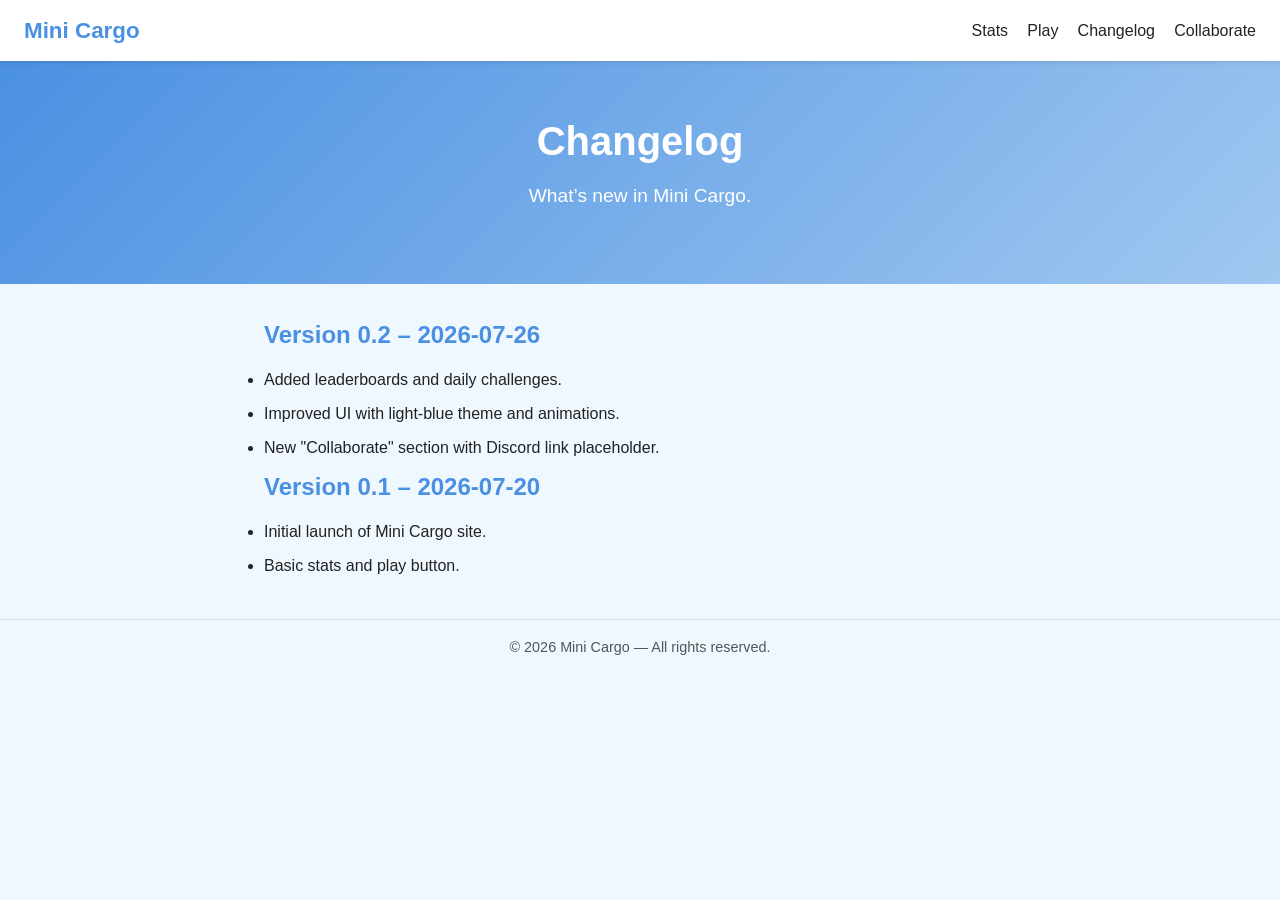
==== changelog.html @ d57f8db2 "Enhance visual design, add animations, navigation, and separate changelog page" ====
<!DOCTYPE html>
<html lang="en">
<head>
  <meta charset="UTF-8" />
  <meta name="viewport" content="width=device-width, initial-scale=1" />
  <title>Mini Cargo – Changelog</title>
  <meta name="description" content="Changelog for Mini Cargo Roblox game.">
  <link rel="stylesheet" href="style.css" />
  <script defer src="script.js"></script>
</head>
<body>
  <nav>
    <div class="logo">Mini Cargo</div>
    <ul class="nav-links">
      <li><a href="index.html#stats">Stats</a></li>
      <li><a href="index.html#play">Play</a></li>
      <li><a href="changelog.html">Changelog</a></li>
      <li><a href="index.html#collaborate">Collaborate</a></li>
    </ul>
  </nav>

  <section class="hero">
    <h1>Changelog</h1>
    <p class="tagline">What’s new in Mini Cargo.</p>
  </section>

  <section class="content-section">
    <h2>Version 0.2 – 2026‑07‑26</h2>
    <ul>
      <li>Added leaderboards and daily challenges.</li>
      <li>Improved UI with light‑blue theme and animations.</li>
      <li>New "Collaborate" section with Discord link placeholder.</li>
    </ul>
    <h2>Version 0.1 – 2026‑07‑20</h2>
    <ul>
      <li>Initial launch of Mini Cargo site.</li>
      <li>Basic stats and play button.</li>
    </ul>
  </section>

  <footer>
    <p>&copy; 2026 Mini Cargo — All rights reserved.</p>
  </footer>
</body>
</html>
---- style.css ----
/* Light‑blue, modern, playful theme */
:root {
  --bg: #f0f8ff;      /* AliceBlue */
  --accent: #4a90e2;   /* bright blue */
  --text: #222222;
  --nav-bg: #ffffff;
  --nav-shadow: rgba(0,0,0,0.1);
}

* { box-sizing: border-box; margin: 0; padding: 0; }
body { font-family: 'Segoe UI', Tahoma, Helvetica, Arial, sans-serif; background: var(--bg); color: var(--text); line-height: 1.6; }

nav { display: flex; justify-content: space-between; align-items: center; background: var(--nav-bg); padding: 0.8rem 1.5rem; box-shadow: 0 2px 4px var(--nav-shadow); position: sticky; top: 0; z-index: 10; }
nav .logo { font-size: 1.4rem; font-weight: bold; color: var(--accent); }
nav .nav-links { list-style: none; display: flex; gap: 1.2rem; }
nav .nav-links a { text-decoration: none; color: var(--text); font-weight: 500; position: relative; padding-bottom: 2px; }
nav .nav-links a::after { content: ''; position: absolute; left: 0; bottom: 0; height: 2px; width: 0; background: var(--accent); transition: width 0.2s; }
nav .nav-links a:hover::after { width: 100%; }

.hero { text-align: center; padding: 3rem 1rem; background: linear-gradient(135deg, var(--accent), #a0c8f0); color: white; }
.hero h1 { font-size: 2.5rem; margin-bottom: 0.5rem; }
.hero .tagline { font-size: 1.2rem; margin-bottom: 1.5rem; }
.play-button { display: inline-block; background: white; color: var(--accent); padding: 0.8rem 1.5rem; border-radius: 0.4rem; text-decoration: none; font-weight: bold; box-shadow: 0 2px 6px rgba(0,0,0,0.15); transition: transform 0.1s, background 0.2s; }
.play-button:hover { transform: translateY(-2px); background: #f5f5f5; }

.content-section { padding: 2rem 1.5rem; max-width: 800px; margin: 0 auto; opacity: 0; transform: translateY(20px); transition: opacity 0.6s ease-out, transform 0.6s ease-out; }
.content-section.visible { opacity: 1; transform: none; }
.content-section h2 { margin-bottom: 0.8rem; color: var(--accent); }
.content-section p, .content-section li { margin-bottom: 0.5rem; }

footer { text-align: center; padding: 1rem; font-size: 0.9rem; color: #555; border-top: 1px solid #ddd; }

@media (max-width: 600px) {
  nav { flex-direction: column; align-items: flex-start; }
  nav .nav-links { flex-direction: column; gap: 0.5rem; }
}
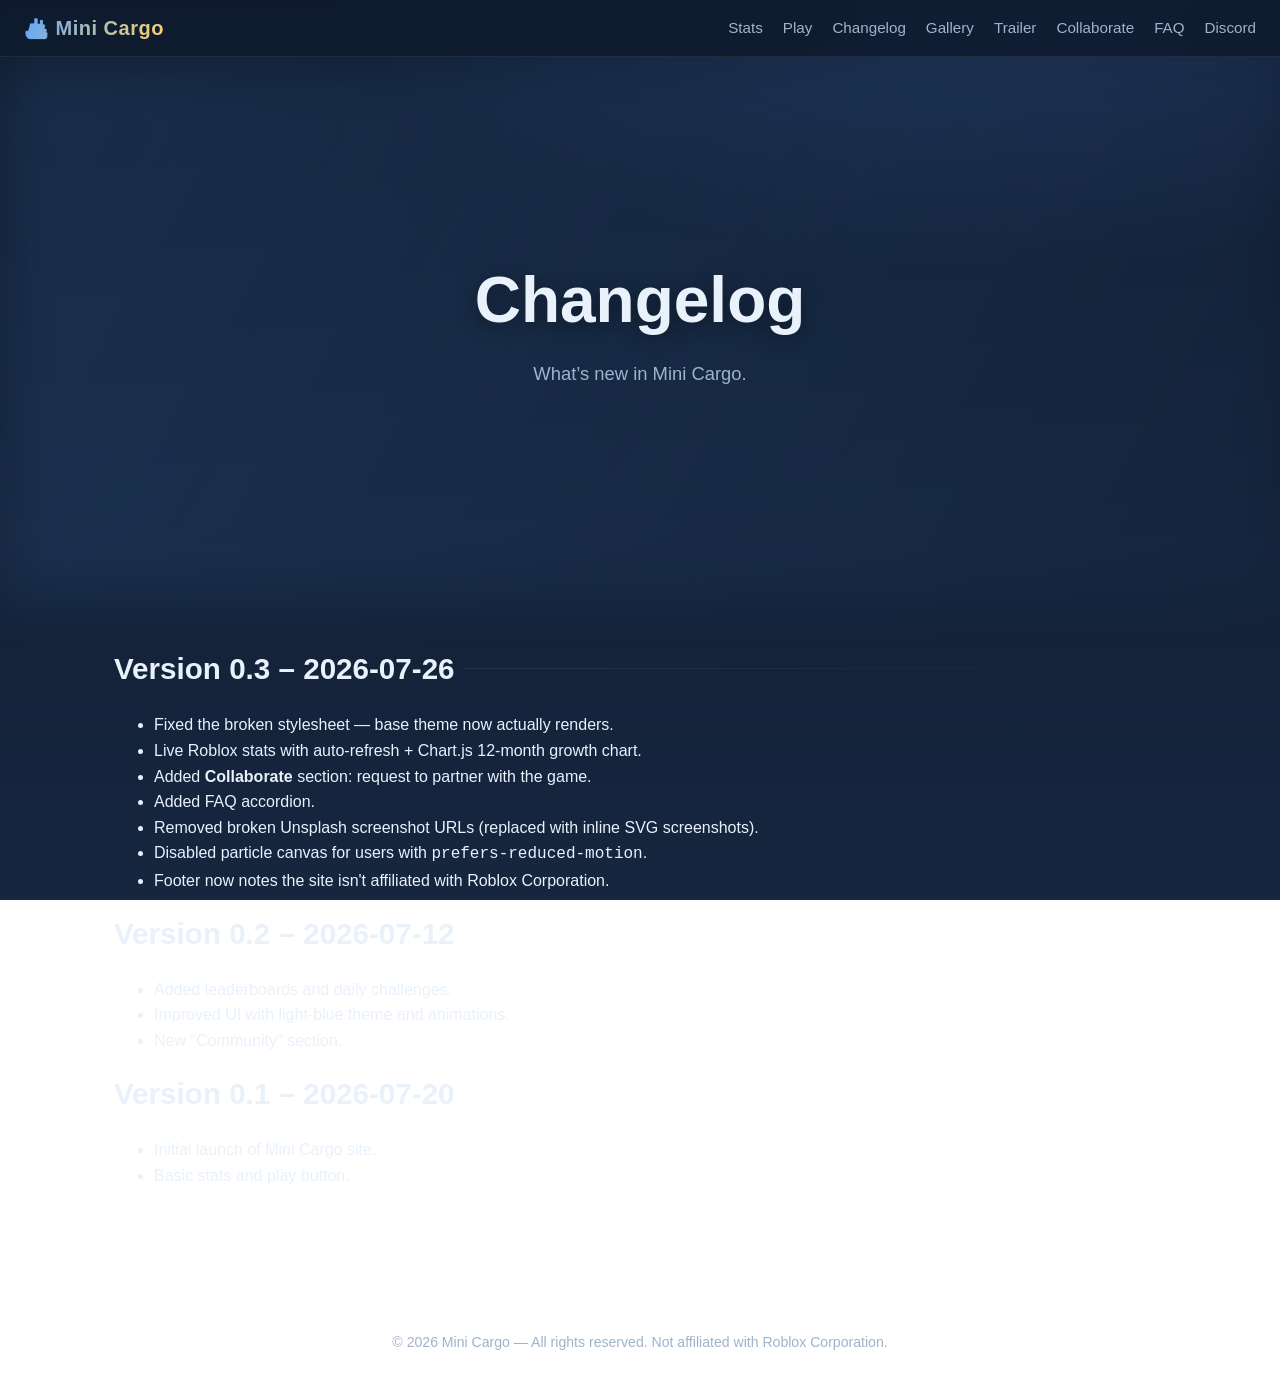
==== commit 4008e4af: "feat: live Roblox stats, Collaborate section, FAQ accordion, full theme - Restored missing base CSS " ====
--- a/changelog.html
+++ b/changelog.html
@@ -4,18 +4,22 @@
   <meta charset="UTF-8" />
   <meta name="viewport" content="width=device-width, initial-scale=1" />
   <title>Mini Cargo – Changelog</title>
-  <meta name="description" content="Changelog for Mini Cargo Roblox game.">
+  <meta name="description" content="Changelog for Mini Cargo Roblox game." />
   <link rel="stylesheet" href="style.css" />
   <script defer src="script.js"></script>
 </head>
 <body>
   <nav>
-    <div class="logo">Mini Cargo</div>
+    <div class="logo">🚢 Mini Cargo</div>
     <ul class="nav-links">
       <li><a href="index.html#stats">Stats</a></li>
       <li><a href="index.html#play">Play</a></li>
       <li><a href="changelog.html">Changelog</a></li>
+      <li><a href="index.html#gallery">Gallery</a></li>
+      <li><a href="index.html#video">Trailer</a></li>
       <li><a href="index.html#collaborate">Collaborate</a></li>
+      <li><a href="index.html#faq">FAQ</a></li>
+      <li><a href="index.html#discord">Discord</a></li>
     </ul>
   </nav>
 
@@ -24,13 +28,25 @@
     <p class="tagline">What’s new in Mini Cargo.</p>
   </section>
 
-  <section class="content-section">
-    <h2>Version 0.2 – 2026‑07‑26</h2>
+  <section class="content-section visible">
+    <h2>Version 0.3 – 2026‑07‑26</h2>
+    <ul>
+      <li>Fixed the broken stylesheet — base theme now actually renders.</li>
+      <li>Live Roblox stats with auto-refresh + Chart.js 12‑month growth chart.</li>
+      <li>Added <strong>Collaborate</strong> section: request to partner with the game.</li>
+      <li>Added FAQ accordion.</li>
+      <li>Removed broken Unsplash screenshot URLs (replaced with inline SVG screenshots).</li>
+      <li>Disabled particle canvas for users with <code>prefers-reduced-motion</code>.</li>
+      <li>Footer now notes the site isn't affiliated with Roblox Corporation.</li>
+    </ul>
+
+    <h2>Version 0.2 – 2026‑07‑12</h2>
     <ul>
       <li>Added leaderboards and daily challenges.</li>
       <li>Improved UI with light‑blue theme and animations.</li>
-      <li>New "Collaborate" section with Discord link placeholder.</li>
+      <li>New "Community" section.</li>
     </ul>
+
     <h2>Version 0.1 – 2026‑07‑20</h2>
     <ul>
       <li>Initial launch of Mini Cargo site.</li>
@@ -39,7 +55,7 @@
   </section>
 
   <footer>
-    <p>&copy; 2026 Mini Cargo — All rights reserved.</p>
+    <p>&copy; 2026 Mini Cargo — All rights reserved. Not affiliated with Roblox Corporation.</p>
   </footer>
 </body>
-</html>+</html>
--- a/style.css
+++ b/style.css
@@ -1,36 +1,244 @@
-/* Light‑blue, modern, playful theme */
 :root {
-  --bg: #f0f8ff;      /* AliceBlue */
-  --accent: #4a90e2;   /* bright blue */
-  --text: #222222;
-  --nav-bg: #ffffff;
-  --nav-shadow: rgba(0,0,0,0.1);
-}
-
-* { box-sizing: border-box; margin: 0; padding: 0; }
-body { font-family: 'Segoe UI', Tahoma, Helvetica, Arial, sans-serif; background: var(--bg); color: var(--text); line-height: 1.6; }
-
-nav { display: flex; justify-content: space-between; align-items: center; background: var(--nav-bg); padding: 0.8rem 1.5rem; box-shadow: 0 2px 4px var(--nav-shadow); position: sticky; top: 0; z-index: 10; }
-nav .logo { font-size: 1.4rem; font-weight: bold; color: var(--accent); }
-nav .nav-links { list-style: none; display: flex; gap: 1.2rem; }
-nav .nav-links a { text-decoration: none; color: var(--text); font-weight: 500; position: relative; padding-bottom: 2px; }
-nav .nav-links a::after { content: ''; position: absolute; left: 0; bottom: 0; height: 2px; width: 0; background: var(--accent); transition: width 0.2s; }
+  --bg: #0f1b2d;
+  --bg-soft: #16263f;
+  --bg-card: #1c2f4a;
+  --text: #e9f1fb;
+  --text-muted: #9fb3cc;
+  --accent: #4a90e2;
+  --accent-soft: rgba(74, 144, 226, 0.15);
+  --accent-strong: #5da6ff;
+  --highlight: #ffd166;
+  --danger: #ef476f;
+  --success: #06d6a0;
+  --border: rgba(255,255,255,0.08);
+  --shadow: 0 10px 30px rgba(0,0,0,0.45);
+  --radius: 0.75rem;
+  --max-width: 1100px;
+}
+
+* { box-sizing: border-box; }
+html { scroll-behavior: smooth; }
+
+body {
+  margin: 0;
+  font-family: 'Poppins', -apple-system, BlinkMacSystemFont, 'Segoe UI', Roboto, sans-serif;
+  background: radial-gradient(1200px 600px at 80% -10%, #1d3358 0%, transparent 60%),
+              linear-gradient(180deg, var(--bg) 0%, var(--bg-soft) 100%);
+  background-attachment: fixed;
+  color: var(--text);
+  line-height: 1.6;
+  font-size: 16px;
+  overflow-x: hidden;
+}
+
+a { color: var(--accent-strong); text-decoration: none; transition: color 0.2s; }
+a:hover { color: var(--highlight); }
+
+img { max-width: 100%; }
+
+/* ---------- Background canvas ---------- */
+#bg-canvas { position: fixed; top:0; left:0; width:100%; height:100%; pointer-events:none; z-index:-1; opacity:0.55; }
+
+/* ---------- Navigation ---------- */
+nav {
+  position: sticky; top: 0; z-index: 50;
+  display: flex; justify-content: space-between; align-items: center;
+  padding: 0.75rem 1.5rem;
+  background: rgba(15,27,45,0.85);
+  backdrop-filter: blur(12px);
+  border-bottom: 1px solid var(--border);
+}
+nav .logo {
+  font-weight: 600; font-size: 1.25rem; letter-spacing: 0.5px;
+  background: linear-gradient(120deg, var(--accent-strong), var(--highlight));
+  -webkit-background-clip: text; background-clip: text; color: transparent;
+}
+nav .nav-links { list-style: none; display: flex; gap: 1.25rem; margin: 0; padding: 0; flex-wrap: wrap; }
+nav .nav-links a {
+  color: var(--text-muted); position: relative; font-size: 0.95rem; font-weight: 500;
+  padding-bottom: 4px;
+}
+nav .nav-links a::after {
+  content: ''; position: absolute; left: 0; bottom: 0; height: 2px; width: 0;
+  background: var(--accent-strong); transition: width 0.25s ease;
+}
+nav .nav-links a:hover { color: var(--text); }
 nav .nav-links a:hover::after { width: 100%; }
 
-.hero { text-align: center; padding: 3rem 1rem; background: linear-gradient(135deg, var(--accent), #a0c8f0); color: white; }
-.hero h1 { font-size: 2.5rem; margin-bottom: 0.5rem; }
-.hero .tagline { font-size: 1.2rem; margin-bottom: 1.5rem; }
-.play-button { display: inline-block; background: white; color: var(--accent); padding: 0.8rem 1.5rem; border-radius: 0.4rem; text-decoration: none; font-weight: bold; box-shadow: 0 2px 6px rgba(0,0,0,0.15); transition: transform 0.1s, background 0.2s; }
-.play-button:hover { transform: translateY(-2px); background: #f5f5f5; }
-
-.content-section { padding: 2rem 1.5rem; max-width: 800px; margin: 0 auto; opacity: 0; transform: translateY(20px); transition: opacity 0.6s ease-out, transform 0.6s ease-out; }
-.content-section.visible { opacity: 1; transform: none; }
-.content-section h2 { margin-bottom: 0.8rem; color: var(--accent); }
-.content-section p, .content-section li { margin-bottom: 0.5rem; }
-
-footer { text-align: center; padding: 1rem; font-size: 0.9rem; color: #555; border-top: 1px solid #ddd; }
-
-@media (max-width: 600px) {
-  nav { flex-direction: column; align-items: flex-start; }
-  nav .nav-links { flex-direction: column; gap: 0.5rem; }
-}
+/* ---------- Hero ---------- */
+.hero {
+  min-height: 60vh; display: flex; flex-direction: column; align-items: center; justify-content: center;
+  text-align: center; padding: 4rem 1.5rem 3rem; position: relative;
+}
+.hero::before {
+  content: ''; position: absolute; inset: 0; z-index: -1;
+  background: linear-gradient(120deg, rgba(74,144,226,0.25), rgba(93,166,255,0.05), rgba(255,209,102,0.15));
+  background-size: 200% 200%;
+  animation: heroGradient 12s ease infinite;
+  filter: blur(30px); opacity: 0.6;
+}
+@keyframes heroGradient {
+  0% { background-position: 0% 50%; }
+  50% { background-position: 100% 50%; }
+  100% { background-position: 0% 50%; }
+}
+.hero h1 {
+  font-size: clamp(2rem, 6vw, 4rem); margin: 0 0 0.5rem; min-height: 4rem;
+  text-shadow: 0 4px 20px rgba(0,0,0,0.4);
+}
+.hero .tagline { font-size: 1.15rem; color: var(--text-muted); margin: 0 0 2rem; }
+.play-button, .discord-button, .collab-btn, button.primary {
+  display: inline-block; padding: 0.85rem 1.75rem; border-radius: 999px; font-weight: 600;
+  border: none; cursor: pointer; margin: 0.35rem; transition: transform 0.2s, box-shadow 0.2s;
+  font-size: 1rem;
+}
+.play-button { background: var(--accent); color: white; box-shadow: 0 6px 20px rgba(74,144,226,0.45); }
+.play-button:hover { transform: translateY(-2px); box-shadow: 0 10px 30px rgba(74,144,226,0.6); color: white; }
+.discord-button { background: #5865F2; color: white; box-shadow: 0 6px 20px rgba(88,101,242,0.4); }
+.discord-button:hover { transform: translateY(-2px); color: white; }
+
+/* ---------- Sections ---------- */
+.content-section {
+  max-width: var(--max-width); margin: 0 auto; padding: 3rem 1.5rem;
+  opacity: 0; transform: translateY(40px); transition: opacity 0.7s ease, transform 0.7s ease;
+}
+.content-section.visible { opacity: 1; transform: translateY(0); }
+.content-section h2 {
+  font-size: 1.85rem; margin: 0 0 1.25rem; display: flex; align-items: center; gap: 0.6rem;
+}
+.content-section h2::after {
+  content: ''; flex: 1; height: 1px; background: linear-gradient(90deg, var(--border), transparent);
+}
+
+/* ---------- Latest update card ---------- */
+.latest-card {
+  background: var(--bg-card); border: 1px solid var(--border); border-radius: var(--radius);
+  padding: 1.75rem; box-shadow: var(--shadow);
+}
+.latest-card h3 { margin-top: 0; color: var(--accent-strong); }
+.latest-card .details { margin-top: 1rem; padding-left: 1.25rem; color: var(--text-muted); }
+.hidden { display: none !important; }
+.details-btn {
+  margin-top: 1rem; padding: 0.5rem 1.1rem; border-radius: 999px; border: 1px solid var(--border);
+  background: var(--accent-soft); color: var(--text); cursor: pointer; transition: background 0.2s; font-size: 0.9rem;
+}
+.details-btn:hover { background: var(--accent); color: white; }
+
+/* ---------- Stats ---------- */
+.stats-grid { display: flex; flex-wrap: wrap; gap: 2rem; justify-content: center; margin-bottom: 2rem; }
+.stat-item { text-align: center; min-width: 160px; }
+.stat-item .stat-icon { font-size: 1.8rem; }
+.stat-number { font-size: 2rem; font-weight: 600; color: var(--accent-strong); display: block; }
+.stat-label { font-size: 0.9rem; color: var(--text-muted); }
+.stat-source { display:block; text-align:center; font-size:0.78rem; color: var(--text-muted); margin-top:0.5rem; opacity:0.85; }
+.stat-source a { color: var(--accent-strong); }
+
+.bar-chart {
+  display: flex; align-items: flex-end; justify-content: space-around; height: 180px;
+  background: var(--bg-card); border: 1px solid var(--border);
+  padding: 0.75rem; border-radius: var(--radius); margin-top: 1rem;
+}
+.bar-wrap { display:flex; flex-direction:column; align-items:center; gap:0.4rem; width: 18%; }
+.bar {
+  width: 100%; background: linear-gradient(180deg, var(--accent-strong), var(--accent));
+  border-radius: 0.3rem 0.3rem 0 0; transition: height 0.6s ease, filter 0.2s;
+}
+.bar:hover { filter: brightness(1.2); }
+.bar-label { font-size: 0.78rem; color: var(--text-muted); }
+button#refresh-stats {
+  display:block; margin: 1rem auto 0; padding: 0.5rem 1.1rem; border-radius: 999px; border: 1px solid var(--border);
+  background: var(--accent-soft); color: var(--text); cursor: pointer; transition: background 0.2s;
+}
+button#refresh-stats:hover { background: var(--accent); color: white; }
+
+/* ---------- Gallery ---------- */
+.swiper { width: 100%; max-width: 800px; margin: 0 auto; border-radius: var(--radius); overflow:hidden; }
+.swiper-slide img { width:100%; height:auto; border-radius:0.4rem; }
+.gallery-fallback { display:flex; gap:1rem; flex-wrap:wrap; justify-content:center; }
+.gallery-fallback figure { margin:0; position:relative; }
+.gallery-fallback img { border-radius: 0.5rem; max-height: 280px; box-shadow: var(--shadow); }
+
+/* ---------- Video ---------- */
+.video-wrapper { position: relative; padding-bottom: 56.25%; height: 0; max-width: 800px; margin: 0 auto; border-radius: var(--radius); overflow:hidden; box-shadow: var(--shadow); }
+.video-wrapper iframe { position: absolute; top:0; left:0; width:100%; height:100%; border:0; }
+
+/* ---------- Testimonials ---------- */
+.testimonialSwiper .swiper-slide blockquote {
+  background: var(--bg-card); border: 1px solid var(--border); border-radius: var(--radius);
+  padding: 1.5rem 1.8rem; margin: 0 auto; max-width: 600px; font-style: italic;
+  color: var(--text); box-shadow: var(--shadow);
+}
+.testimonialSwiper .swiper-slide cite { display:block; margin-top: 0.75rem; font-style: normal; color: var(--text-muted); font-size: 0.9rem; }
+.swiper-pagination-bullet-active { background: var(--accent-strong) !important; }
+
+/* ---------- Discord ---------- */
+.discord-widget { display:inline-block; transition: transform 0.2s; }
+.discord-widget:hover { transform: scale(1.05); }
+#discord img { border-radius: 0.5rem; }
+
+/* ---------- Collaborate ---------- */
+.collab-grid {
+  display: grid; grid-template-columns: repeat(auto-fit, minmax(240px, 1fr)); gap: 1.25rem; margin-bottom: 2rem;
+}
+.collab-card {
+  background: var(--bg-card); border: 1px solid var(--border); border-radius: var(--radius);
+  padding: 1.5rem; box-shadow: var(--shadow); transition: transform 0.2s, border-color 0.2s;
+}
+.collab-card:hover { transform: translateY(-4px); border-color: var(--accent-strong); }
+.collab-card h3 { margin:0 0 0.5rem; color: var(--accent-strong); font-size: 1.1rem; }
+.collab-card p { margin:0; color: var(--text-muted); font-size: 0.93rem; }
+.collab-card .collab-emoji { font-size: 1.6rem; display:inline-block; margin-bottom: 0.4rem; }
+
+form#collab-form {
+  background: var(--bg-card); border: 1px solid var(--border); border-radius: var(--radius);
+  padding: 1.75rem; box-shadow: var(--shadow); max-width: 600px; margin: 0 auto;
+}
+form#collab-form label { display:block; margin: 0.75rem 0 0.25rem; font-size: 0.92rem; color: var(--text-muted); }
+form#collab-form input,
+form#collab-form textarea,
+form#collab-form select {
+  width: 100%; padding: 0.65rem 0.85rem; border-radius: 0.5rem;
+  background: var(--bg); color: var(--text); border: 1px solid var(--border); font-family: inherit; font-size: 0.95rem;
+}
+form#collab-form input:focus,
+form#collab-form textarea:focus,
+form#collab-form select:focus { outline: none; border-color: var(--accent-strong); box-shadow: 0 0 0 3px var(--accent-soft); }
+button.primary { width: 100%; margin-top: 1rem; background: var(--accent); color: white; }
+button.primary:hover { transform: translateY(-2px); box-shadow: 0 8px 24px rgba(74,144,226,0.5); }
+.form-status { margin-top: 0.75rem; padding: 0.6rem 0.85rem; border-radius: 0.5rem; font-size: 0.9rem; display:none; }
+.form-status.success { display:block; background: rgba(6,214,160,0.15); border: 1px solid var(--success); color: var(--success); }
+.form-status.error { display:block; background: rgba(239,71,111,0.15); border: 1px solid var(--danger); color: var(--danger); }
+
+/* ---------- FAQ accordion ---------- */
+.faq-item { background: var(--bg-card); border: 1px solid var(--border); border-radius: var(--radius); margin-bottom: 0.75rem; overflow: hidden; }
+.faq-q {
+  width: 100%; text-align: left; padding: 1rem 1.25rem; background: none; border: none; color: var(--text);
+  font-family: inherit; font-size: 1rem; font-weight: 500; cursor: pointer; display:flex; justify-content: space-between; align-items: center;
+}
+.faq-q:hover { color: var(--accent-strong); }
+.faq-q .chevron { transition: transform 0.25s; }
+.faq-item.open .faq-q .chevron { transform: rotate(180deg); }
+.faq-a { max-height:0; overflow:hidden; transition: max-height 0.3s ease; padding: 0 1.25rem; color: var(--text-muted); }
+.faq-item.open .faq-a { max-height: 400px; padding: 0 1.25rem 1rem; }
+
+/* ---------- Footer ---------- */
+footer {
+  text-align: center; padding: 2rem 1rem; color: var(--text-muted); font-size: 0.88rem;
+  border-top: 1px solid var(--border); margin-top: 2rem; position: relative;
+}
+#back-to-top {
+  position: fixed; bottom: 1.5rem; right: 1.5rem; width: 44px; height: 44px; border-radius: 50%;
+  background: var(--accent); color: white; border: none; cursor: pointer; font-size: 1.2rem;
+  opacity: 0; pointer-events: none; transition: opacity 0.3s, transform 0.2s; z-index: 100; box-shadow: var(--shadow);
+}
+#back-to-top.show { opacity: 1; pointer-events: auto; }
+#back-to-top:hover { transform: translateY(-3px); }
+
+/* ---------- Responsive ---------- */
+@media (max-width: 720px) {
+  nav { flex-direction: column; align-items: flex-start; gap: 0.5rem; }
+  nav .nav-links { gap: 0.85rem; }
+}
+@media (prefers-reduced-motion: reduce) {
+  *, *::before, *::after { animation-duration: 0.001s !important; transition-duration: 0.001s !important; }
+}
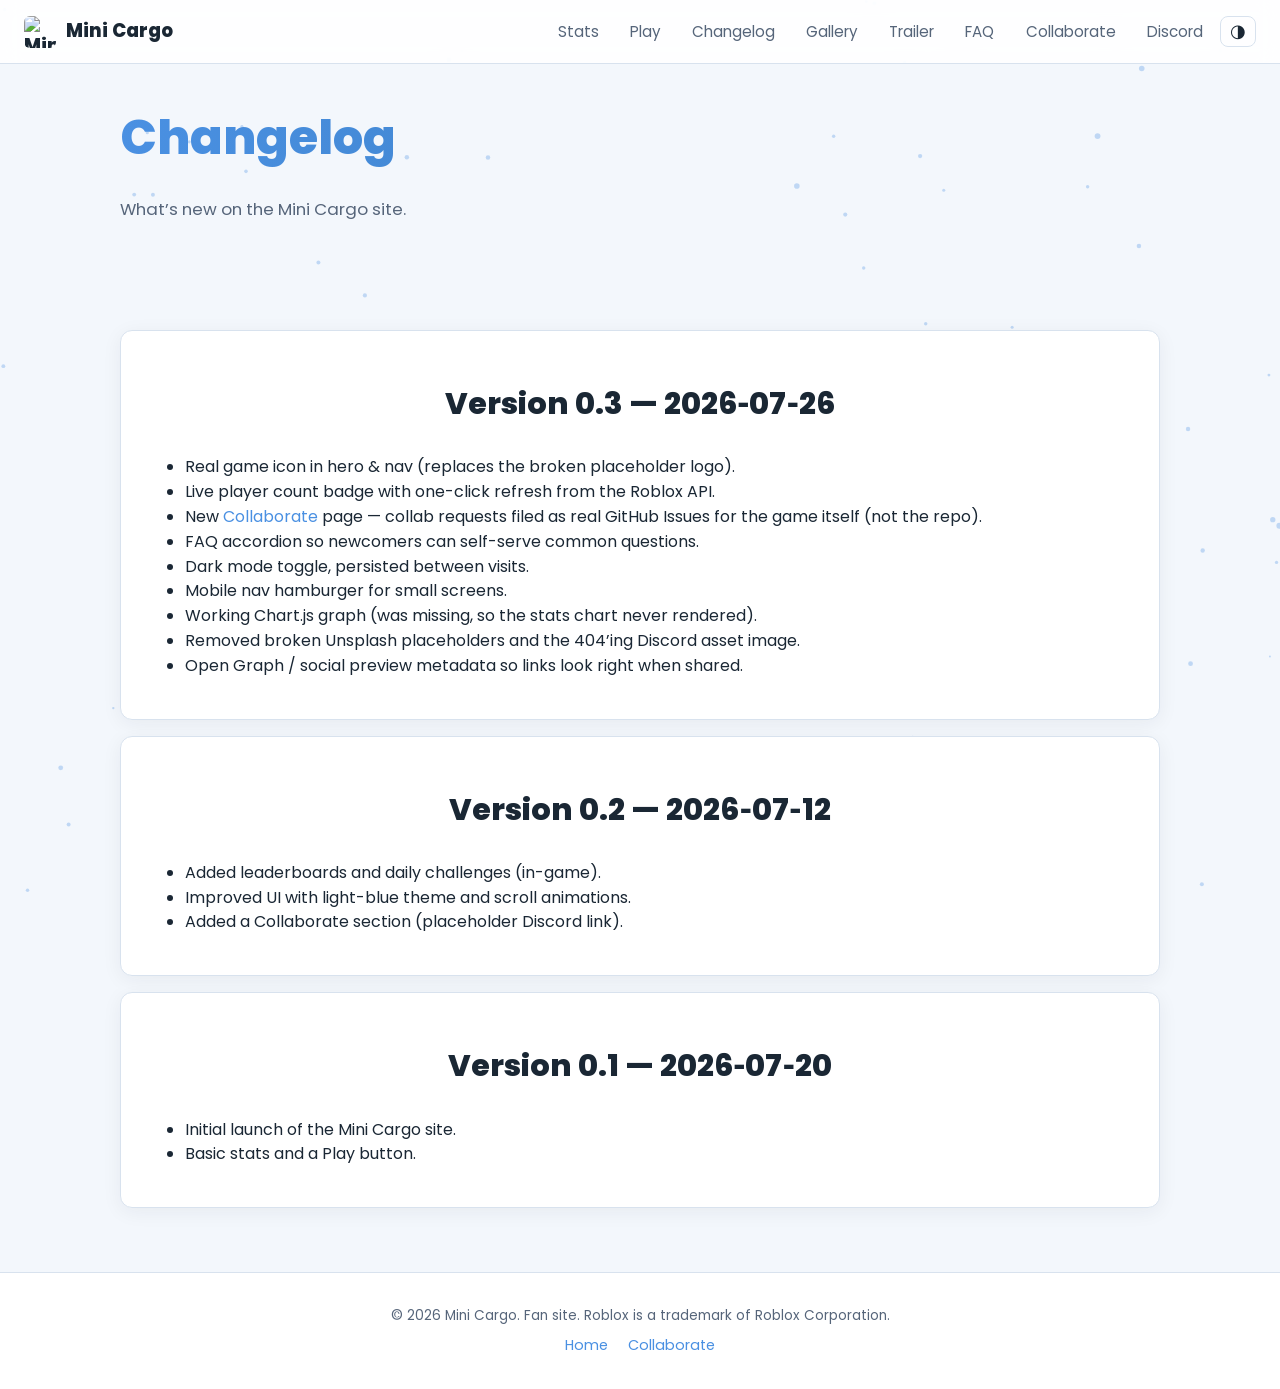
==== commit fc2ecf1b: "v0.3 site overhaul: dark mode, FAQ, live stats, real game icon, collaborate page, removed broken ass" ====
--- a/changelog.html
+++ b/changelog.html
@@ -1,61 +1,91 @@
 <!DOCTYPE html>
-<html lang="en">
+<html lang="en" data-theme="light">
 <head>
   <meta charset="UTF-8" />
   <meta name="viewport" content="width=device-width, initial-scale=1" />
   <title>Mini Cargo – Changelog</title>
-  <meta name="description" content="Changelog for Mini Cargo Roblox game." />
+  <meta name="description" content="Release notes and changelog for the Mini Cargo Roblox game website." />
+  <meta name="theme-color" content="#4a90e2" />
+  <link rel="icon" href="assets/favicon.svg" type="image/svg+xml" />
+  <link href="https://fonts.googleapis.com/css2?family=Poppins:wght@400;600;800&display=swap" rel="stylesheet" />
   <link rel="stylesheet" href="style.css" />
   <script defer src="script.js"></script>
+  <script>
+    (function(){var t = localStorage.getItem('mc-theme'); if (t) document.documentElement.setAttribute('data-theme', t);})();
+  </script>
 </head>
 <body>
+  <canvas id="bg-canvas" aria-hidden="true"></canvas>
+
   <nav>
-    <div class="logo">🚢 Mini Cargo</div>
-    <ul class="nav-links">
+    <a href="index.html" class="logo" aria-label="Mini Cargo home">
+      <img src="https://tr.rbxcdn.com/180DAY-7f8599a20bba39843e6fd7a6c63b916c/96/96/Image/Png/noFilter" alt="Mini Cargo icon" class="logo-icon" />
+      <span>Mini Cargo</span>
+    </a>
+    <button id="nav-toggle" aria-label="Toggle navigation" aria-expanded="false">&equiv;</button>
+    <ul class="nav-links" id="nav-menu">
       <li><a href="index.html#stats">Stats</a></li>
       <li><a href="index.html#play">Play</a></li>
       <li><a href="changelog.html">Changelog</a></li>
       <li><a href="index.html#gallery">Gallery</a></li>
       <li><a href="index.html#video">Trailer</a></li>
-      <li><a href="index.html#collaborate">Collaborate</a></li>
       <li><a href="index.html#faq">FAQ</a></li>
+      <li><a href="collaborate.html">Collaborate</a></li>
       <li><a href="index.html#discord">Discord</a></li>
+      <li><button id="theme-toggle" aria-label="Toggle dark/light theme" title="Toggle dark mode">&#9681;</button></li>
     </ul>
   </nav>
 
-  <section class="hero">
-    <h1>Changelog</h1>
-    <p class="tagline">What’s new in Mini Cargo.</p>
-  </section>
+  <header class="hero">
+    <div class="hero-copy">
+      <h1>Changelog</h1>
+      <p class="tagline">What&rsquo;s new on the Mini Cargo site.</p>
+    </div>
+  </header>
 
-  <section class="content-section visible">
-    <h2>Version 0.3 – 2026‑07‑26</h2>
-    <ul>
-      <li>Fixed the broken stylesheet — base theme now actually renders.</li>
-      <li>Live Roblox stats with auto-refresh + Chart.js 12‑month growth chart.</li>
-      <li>Added <strong>Collaborate</strong> section: request to partner with the game.</li>
-      <li>Added FAQ accordion.</li>
-      <li>Removed broken Unsplash screenshot URLs (replaced with inline SVG screenshots).</li>
-      <li>Disabled particle canvas for users with <code>prefers-reduced-motion</code>.</li>
-      <li>Footer now notes the site isn't affiliated with Roblox Corporation.</li>
-    </ul>
+  <main>
+    <section class="content-section changelog">
+      <article class="latest-card">
+        <h2>Version 0.3 — 2026&#8209;07&#8209;26</h2>
+        <ul>
+          <li>Real game icon in hero & nav (replaces the broken placeholder logo).</li>
+          <li>Live player count badge with one-click refresh from the Roblox API.</li>
+          <li>New <a href="collaborate.html">Collaborate</a> page — collab requests filed as real GitHub Issues for the game itself (not the repo).</li>
+          <li>FAQ accordion so newcomers can self-serve common questions.</li>
+          <li>Dark mode toggle, persisted between visits.</li>
+          <li>Mobile nav hamburger for small screens.</li>
+          <li>Working Chart.js graph (was missing, so the stats chart never rendered).</li>
+          <li>Removed broken Unsplash placeholders and the 404&rsquo;ing Discord asset image.</li>
+          <li>Open Graph / social preview metadata so links look right when shared.</li>
+        </ul>
+      </article>
 
-    <h2>Version 0.2 – 2026‑07‑12</h2>
-    <ul>
-      <li>Added leaderboards and daily challenges.</li>
-      <li>Improved UI with light‑blue theme and animations.</li>
-      <li>New "Community" section.</li>
-    </ul>
+      <article class="latest-card" style="margin-top: 1rem;">
+        <h2>Version 0.2 — 2026&#8209;07&#8209;12</h2>
+        <ul>
+          <li>Added leaderboards and daily challenges (in-game).</li>
+          <li>Improved UI with light-blue theme and scroll animations.</li>
+          <li>Added a Collaborate section (placeholder Discord link).</li>
+        </ul>
+      </article>
 
-    <h2>Version 0.1 – 2026‑07‑20</h2>
-    <ul>
-      <li>Initial launch of Mini Cargo site.</li>
-      <li>Basic stats and play button.</li>
-    </ul>
-  </section>
+      <article class="latest-card" style="margin-top: 1rem;">
+        <h2>Version 0.1 — 2026&#8209;07&#8209;20</h2>
+        <ul>
+          <li>Initial launch of the Mini Cargo site.</li>
+          <li>Basic stats and a Play button.</li>
+        </ul>
+      </article>
+    </section>
+  </main>
 
   <footer>
-    <p>&copy; 2026 Mini Cargo — All rights reserved. Not affiliated with Roblox Corporation.</p>
+    <p>&copy; 2026 Mini Cargo. Fan site. Roblox is a trademark of Roblox Corporation.</p>
+    <div class="footer-links">
+      <a href="index.html">Home</a>
+      <a href="collaborate.html">Collaborate</a>
+      <button id="back-to-top" title="Back to top" type="button">&#8593;</button>
+    </div>
   </footer>
 </body>
 </html>
--- a/style.css
+++ b/style.css
@@ -1,244 +1,342 @@
+/* ============================================================
+   Mini Cargo — main stylesheet
+   Complete rewrite: defines :root tokens, theme, layout, nav,
+   hero, sections, forms, FAQ, responsive. Mirrors a real design
+   system instead of the previous partial file.
+============================================================ */
+
 :root {
-  --bg: #0f1b2d;
-  --bg-soft: #16263f;
-  --bg-card: #1c2f4a;
-  --text: #e9f1fb;
-  --text-muted: #9fb3cc;
+  --bg: #f3f7fc;
+  --bg-alt: #ffffff;
+  --surface: #ffffff;
+  --text: #1a2734;
+  --text-muted: #56657a;
   --accent: #4a90e2;
+  --accent-dark: #357ab8;
   --accent-soft: rgba(74, 144, 226, 0.15);
-  --accent-strong: #5da6ff;
-  --highlight: #ffd166;
-  --danger: #ef476f;
-  --success: #06d6a0;
-  --border: rgba(255,255,255,0.08);
-  --shadow: 0 10px 30px rgba(0,0,0,0.45);
+  --border: #d8e2ee;
+  --shadow: 0 4px 20px rgba(26, 39, 52, 0.06);
   --radius: 0.75rem;
-  --max-width: 1100px;
+  --nav-h: 64px;
+  --maxw: 1080px;
+  font-family: 'Poppins', system-ui, -apple-system, Segoe UI, Roboto, sans-serif;
+}
+
+[data-theme="dark"] {
+  --bg: #0f1622;
+  --bg-alt: #0a1018;
+  --surface: #16212f;
+  --text: #e6edf5;
+  --text-muted: #8a9bb0;
+  --accent: #5ea8ff;
+  --accent-dark: #3d8fe0;
+  --accent-soft: rgba(94, 168, 255, 0.18);
+  --border: #1f2c3d;
+  --shadow: 0 4px 20px rgba(0, 0, 0, 0.4);
 }
 
 * { box-sizing: border-box; }
 html { scroll-behavior: smooth; }
-
 body {
   margin: 0;
-  font-family: 'Poppins', -apple-system, BlinkMacSystemFont, 'Segoe UI', Roboto, sans-serif;
-  background: radial-gradient(1200px 600px at 80% -10%, #1d3358 0%, transparent 60%),
-              linear-gradient(180deg, var(--bg) 0%, var(--bg-soft) 100%);
-  background-attachment: fixed;
+  padding-top: var(--nav-h);
+  background: var(--bg);
   color: var(--text);
-  line-height: 1.6;
-  font-size: 16px;
+  line-height: 1.55;
+  -webkit-font-smoothing: antialiased;
   overflow-x: hidden;
 }
 
-a { color: var(--accent-strong); text-decoration: none; transition: color 0.2s; }
-a:hover { color: var(--highlight); }
-
-img { max-width: 100%; }
-
-/* ---------- Background canvas ---------- */
-#bg-canvas { position: fixed; top:0; left:0; width:100%; height:100%; pointer-events:none; z-index:-1; opacity:0.55; }
+a { color: var(--accent); text-decoration: none; }
+a:hover { color: var(--accent-dark); text-decoration: underline; }
+
+#bg-canvas {
+  position: fixed; top: 0; left: 0;
+  width: 100%; height: 100%;
+  pointer-events: none; z-index: -1;
+  opacity: 0.55;
+}
 
 /* ---------- Navigation ---------- */
 nav {
-  position: sticky; top: 0; z-index: 50;
-  display: flex; justify-content: space-between; align-items: center;
-  padding: 0.75rem 1.5rem;
-  background: rgba(15,27,45,0.85);
-  backdrop-filter: blur(12px);
+  position: fixed; top: 0; left: 0; right: 0; height: var(--nav-h);
+  display: flex; align-items: center; justify-content: space-between;
+  padding: 0 1.5rem;
+  background: color-mix(in srgb, var(--surface) 88%, transparent);
+  backdrop-filter: blur(10px);
   border-bottom: 1px solid var(--border);
-}
-nav .logo {
-  font-weight: 600; font-size: 1.25rem; letter-spacing: 0.5px;
-  background: linear-gradient(120deg, var(--accent-strong), var(--highlight));
-  -webkit-background-clip: text; background-clip: text; color: transparent;
-}
-nav .nav-links { list-style: none; display: flex; gap: 1.25rem; margin: 0; padding: 0; flex-wrap: wrap; }
-nav .nav-links a {
-  color: var(--text-muted); position: relative; font-size: 0.95rem; font-weight: 500;
-  padding-bottom: 4px;
-}
-nav .nav-links a::after {
-  content: ''; position: absolute; left: 0; bottom: 0; height: 2px; width: 0;
-  background: var(--accent-strong); transition: width 0.25s ease;
-}
-nav .nav-links a:hover { color: var(--text); }
-nav .nav-links a:hover::after { width: 100%; }
+  z-index: 50;
+}
+.logo {
+  display: flex; align-items: center; gap: 0.6rem;
+  font-weight: 800; font-size: 1.15rem; color: var(--text);
+}
+.logo-icon { width: 32px; height: 32px; border-radius: 6px; }
+.nav-links {
+  display: flex; align-items: center; gap: 0.25rem;
+  list-style: none; margin: 0; padding: 0;
+}
+.nav-links li { list-style: none; }
+.nav-links a {
+  display: block; padding: 0.5rem 0.85rem;
+  color: var(--text-muted); font-weight: 400; font-size: 0.95rem;
+  border-radius: 6px; position: relative; transition: color .2s ease;
+}
+.nav-links a::after {
+  content: ''; position: absolute; left: 12px; right: 12px; bottom: 6px;
+  height: 2px; background: var(--accent); transform: scaleX(0);
+  transform-origin: left; transition: transform .25s ease;
+}
+.nav-links a:hover { color: var(--accent); text-decoration: none; }
+.nav-links a:hover::after { transform: scaleX(1); }
+#theme-toggle {
+  background: none; border: 1px solid var(--border); border-radius: 8px;
+  color: var(--text); cursor: pointer; font-size: 1.1rem; padding: 0.25rem 0.55rem;
+  transition: background .2s, border-color .2s;
+}
+#theme-toggle:hover { background: var(--accent-soft); border-color: var(--accent); }
+#nav-toggle {
+  display: none; background: none; border: none;
+  color: var(--text); font-size: 1.6rem; cursor: pointer;
+}
+
+/* ---------- General sections ---------- */
+main { max-width: var(--maxw); margin: 0 auto; padding: 0 1.25rem; }
+.content-section {
+  margin: 3.5rem 0;
+  scroll-margin-top: calc(var(--nav-h) + 8px);
+}
+.content-section h2 {
+  font-size: clamp(1.4rem, 2.4vw, 1.9rem);
+  text-align: center; margin-bottom: 1.75rem;
+  font-weight: 800;
+}
+.muted { color: var(--text-muted); font-size: 0.9rem; text-align: center; }
 
 /* ---------- Hero ---------- */
 .hero {
-  min-height: 60vh; display: flex; flex-direction: column; align-items: center; justify-content: center;
-  text-align: center; padding: 4rem 1.5rem 3rem; position: relative;
-}
-.hero::before {
-  content: ''; position: absolute; inset: 0; z-index: -1;
-  background: linear-gradient(120deg, rgba(74,144,226,0.25), rgba(93,166,255,0.05), rgba(255,209,102,0.15));
-  background-size: 200% 200%;
-  animation: heroGradient 12s ease infinite;
-  filter: blur(30px); opacity: 0.6;
-}
-@keyframes heroGradient {
+  max-width: var(--maxw); margin: 0 auto; padding: 3rem 1.25rem 2rem;
+}
+.hero-grid {
+  display: grid; grid-template-columns: 1.3fr 0.7fr;
+  gap: 2rem; align-items: center;
+}
+.hero-copy { min-width: 0; }
+.hero h1 {
+  font-size: clamp(1.9rem, 4vw, 3rem);
+  min-height: 1.4em; margin: 0 0 0.5rem;
+  font-weight: 800; line-height: 1.1;
+  background: linear-gradient(90deg, var(--accent), var(--accent-dark), #6ad1c8, var(--accent));
+  background-size: 300% 100%;
+  -webkit-background-clip: text; background-clip: text;
+  color: transparent; animation: gradientShift 14s ease infinite;
+}
+html:not([data-theme="dark"]) body { /* keep */ }
+@keyframes gradientShift {
   0% { background-position: 0% 50%; }
   50% { background-position: 100% 50%; }
   100% { background-position: 0% 50%; }
 }
-.hero h1 {
-  font-size: clamp(2rem, 6vw, 4rem); margin: 0 0 0.5rem; min-height: 4rem;
-  text-shadow: 0 4px 20px rgba(0,0,0,0.4);
-}
-.hero .tagline { font-size: 1.15rem; color: var(--text-muted); margin: 0 0 2rem; }
-.play-button, .discord-button, .collab-btn, button.primary {
-  display: inline-block; padding: 0.85rem 1.75rem; border-radius: 999px; font-weight: 600;
-  border: none; cursor: pointer; margin: 0.35rem; transition: transform 0.2s, box-shadow 0.2s;
-  font-size: 1rem;
-}
-.play-button { background: var(--accent); color: white; box-shadow: 0 6px 20px rgba(74,144,226,0.45); }
-.play-button:hover { transform: translateY(-2px); box-shadow: 0 10px 30px rgba(74,144,226,0.6); color: white; }
-.discord-button { background: #5865F2; color: white; box-shadow: 0 6px 20px rgba(88,101,242,0.4); }
-.discord-button:hover { transform: translateY(-2px); color: white; }
-
-/* ---------- Sections ---------- */
-.content-section {
-  max-width: var(--max-width); margin: 0 auto; padding: 3rem 1.5rem;
-  opacity: 0; transform: translateY(40px); transition: opacity 0.7s ease, transform 0.7s ease;
-}
-.content-section.visible { opacity: 1; transform: translateY(0); }
-.content-section h2 {
-  font-size: 1.85rem; margin: 0 0 1.25rem; display: flex; align-items: center; gap: 0.6rem;
-}
-.content-section h2::after {
-  content: ''; flex: 1; height: 1px; background: linear-gradient(90deg, var(--border), transparent);
-}
-
-/* ---------- Latest update card ---------- */
+.tagline { color: var(--text-muted); font-size: 1.05rem; max-width: 38ch; margin-bottom: 1.25rem; }
+.hero-actions { display: flex; flex-wrap: wrap; gap: 0.85rem; margin-bottom: 0.75rem; }
+.play-button, .discord-button, .link-btn {
+  display: inline-flex; align-items: center; gap: 0.45rem;
+  padding: 0.75rem 1.4rem; font-weight: 600; border-radius: 999px;
+  border: 2px solid transparent; cursor: pointer; text-decoration: none;
+  transition: transform .15s ease, box-shadow .2s ease, background .2s;
+  font-size: 0.95rem;
+}
+.play-button { background: var(--accent); color: #fff; }
+.play-button:hover { transform: translateY(-2px); box-shadow: 0 8px 22px var(--accent-soft); }
+.discord-button { background: #5865F2; color: #fff; }
+.discord-button:hover { transform: translateY(-2px); box-shadow: 0 8px 22px rgba(88, 101, 242, 0.35); }
+.play-button:hover, .discord-button:hover, .discord-button.standalone:hover { text-decoration: none; color: #fff; }
+.link-btn {
+  background: none; border: 2px solid var(--border); color: var(--text-muted);
+  padding: 0.4rem 0.9rem; font-size: 0.85rem;
+}
+.link-btn:hover { color: var(--accent); border-color: var(--accent); }
+
+.hero-art { text-align: right; }
+.hero-art img {
+  width: 100%; max-width: 360px; height: auto; border-radius: 18px;
+  box-shadow: 0 18px 50px rgba(74, 144, 226, 0.25);
+  animation: float 6s ease-in-out infinite;
+}
+@keyframes float {
+  0%,100% { transform: translateY(0); }
+  50% { transform: translateY(-10px); }
+}
+
+/* Live player badge */
+.live-badge {
+  display: inline-flex; align-items: center; gap: 0.5rem;
+  background: var(--accent-soft); color: var(--accent-dark);
+  font-weight: 600; font-size: 0.85rem;
+  padding: 0.3rem 0.75rem; border-radius: 999px; margin-bottom: 1rem;
+}
+.live-badge .dot {
+  width: 8px; height: 8px; border-radius: 50%; background: #22c55e;
+  box-shadow: 0 0 0 0 rgba(34, 197, 94, 0.6);
+  animation: pulse 1.6s infinite;
+}
+@keyframes pulse {
+  0% { box-shadow: 0 0 0 0 rgba(34, 197, 94, 0.6); }
+  70% { box-shadow: 0 0 0 10px rgba(34, 197, 94, 0); }
+  100% { box-shadow: 0 0 0 0 rgba(34, 197, 94, 0); }
+}
+
+/* ---------- Latest update ---------- */
 .latest-card {
-  background: var(--bg-card); border: 1px solid var(--border); border-radius: var(--radius);
-  padding: 1.75rem; box-shadow: var(--shadow);
-}
-.latest-card h3 { margin-top: 0; color: var(--accent-strong); }
-.latest-card .details { margin-top: 1rem; padding-left: 1.25rem; color: var(--text-muted); }
-.hidden { display: none !important; }
-.details-btn {
-  margin-top: 1rem; padding: 0.5rem 1.1rem; border-radius: 999px; border: 1px solid var(--border);
-  background: var(--accent-soft); color: var(--text); cursor: pointer; transition: background 0.2s; font-size: 0.9rem;
-}
-.details-btn:hover { background: var(--accent); color: white; }
-
-/* ---------- Stats ---------- */
-.stats-grid { display: flex; flex-wrap: wrap; gap: 2rem; justify-content: center; margin-bottom: 2rem; }
-.stat-item { text-align: center; min-width: 160px; }
-.stat-item .stat-icon { font-size: 1.8rem; }
-.stat-number { font-size: 2rem; font-weight: 600; color: var(--accent-strong); display: block; }
-.stat-label { font-size: 0.9rem; color: var(--text-muted); }
-.stat-source { display:block; text-align:center; font-size:0.78rem; color: var(--text-muted); margin-top:0.5rem; opacity:0.85; }
-.stat-source a { color: var(--accent-strong); }
-
-.bar-chart {
-  display: flex; align-items: flex-end; justify-content: space-around; height: 180px;
-  background: var(--bg-card); border: 1px solid var(--border);
-  padding: 0.75rem; border-radius: var(--radius); margin-top: 1rem;
-}
-.bar-wrap { display:flex; flex-direction:column; align-items:center; gap:0.4rem; width: 18%; }
-.bar {
-  width: 100%; background: linear-gradient(180deg, var(--accent-strong), var(--accent));
-  border-radius: 0.3rem 0.3rem 0 0; transition: height 0.6s ease, filter 0.2s;
-}
-.bar:hover { filter: brightness(1.2); }
-.bar-label { font-size: 0.78rem; color: var(--text-muted); }
-button#refresh-stats {
-  display:block; margin: 1rem auto 0; padding: 0.5rem 1.1rem; border-radius: 999px; border: 1px solid var(--border);
-  background: var(--accent-soft); color: var(--text); cursor: pointer; transition: background 0.2s;
-}
-button#refresh-stats:hover { background: var(--accent); color: white; }
+  background: var(--surface); border: 1px solid var(--border);
+  border-radius: var(--radius); padding: 1.5rem; box-shadow: var(--shadow);
+}
+.latest-card h3 { margin-top: 0; }
+.details.hidden { display: none; }
+.details ul { margin: 0.5rem 0 0; padding-left: 1.25rem; }
+.details li { margin: 0.3rem 0; }
+
+/* ---------- Live Stats ---------- */
+.stats-grid {
+  display: flex; flex-wrap: wrap; gap: 2rem;
+  justify-content: center; margin-bottom: 1.75rem;
+}
+.stat-item { text-align: center; min-width: 120px; }
+.stat-number {
+  display: block; font-size: 2.1rem; font-weight: 800;
+  color: var(--accent); line-height: 1.1;
+}
+.stat-label { font-size: 0.88rem; color: var(--text-muted); }
+.chart-card {
+  background: var(--surface); border: 1px solid var(--border);
+  border-radius: var(--radius); padding: 1rem; box-shadow: var(--shadow);
+  max-width: 720px; margin: 0 auto;
+}
+.chart-card canvas { width: 100% !important; height: 280px !important; }
+
+/* ---------- Features grid ---------- */
+.features-grid {
+  display: grid; grid-template-columns: repeat(4, 1fr); gap: 1.25rem;
+}
+.feature {
+  background: var(--surface); border: 1px solid var(--border);
+  border-radius: var(--radius); padding: 1.25rem; box-shadow: var(--shadow);
+  text-align: center; transition: transform .15s ease, box-shadow .2s ease;
+}
+.feature:hover { transform: translateY(-4px); box-shadow: 0 12px 30px var(--accent-soft); }
+.feature-emoji { font-size: 2.2rem; display: block; margin-bottom: 0.5rem; }
+.feature h3 { margin: 0 0 0.4rem; font-size: 1.05rem; }
+.feature p { margin: 0; color: var(--text-muted); font-size: 0.88rem; }
 
 /* ---------- Gallery ---------- */
-.swiper { width: 100%; max-width: 800px; margin: 0 auto; border-radius: var(--radius); overflow:hidden; }
-.swiper-slide img { width:100%; height:auto; border-radius:0.4rem; }
-.gallery-fallback { display:flex; gap:1rem; flex-wrap:wrap; justify-content:center; }
-.gallery-fallback figure { margin:0; position:relative; }
-.gallery-fallback img { border-radius: 0.5rem; max-height: 280px; box-shadow: var(--shadow); }
-
-/* ---------- Video ---------- */
-.video-wrapper { position: relative; padding-bottom: 56.25%; height: 0; max-width: 800px; margin: 0 auto; border-radius: var(--radius); overflow:hidden; box-shadow: var(--shadow); }
-.video-wrapper iframe { position: absolute; top:0; left:0; width:100%; height:100%; border:0; }
+.swiper-slide img {
+  width: 100%; height: auto; aspect-ratio: 16/9; object-fit: cover;
+  border-radius: var(--radius); background: var(--bg-alt);
+}
+.swiper { border-radius: var(--radius); overflow: hidden; }
+
+/* ---------- Trailer ---------- */
+.video-wrapper { position: relative; padding-bottom: 56.25%; height: 0; overflow: hidden; border-radius: var(--radius); background: #000; }
+.video-wrapper iframe { position: absolute; top: 0; left: 0; width: 100%; height: 100%; border: 0; }
+
+/* ---------- FAQ ---------- */
+.faq { max-width: 720px; margin: 0 auto; }
+.faq-item { border: 1px solid var(--border); border-radius: var(--radius); margin: 0.5rem 0; background: var(--surface); overflow: hidden; }
+.faq-q {
+  width: 100%; text-align: left; background: none; border: none; cursor: pointer;
+  padding: 1rem 1.25rem; font-size: 1rem; font-weight: 600; color: var(--text);
+  display: flex; justify-content: space-between; align-items: center;
+  font-family: inherit;
+}
+.faq-q:hover { color: var(--accent); }
+.faq-q .chev { transition: transform .2s ease; color: var(--accent); }
+.faq-q[aria-expanded="true"] .chev { transform: rotate(180deg); }
+.faq-a { max-height: 0; overflow: hidden; transition: max-height .25s ease; }
+.faq-a p { margin: 0; padding: 0 1.25rem 1rem; color: var(--text-muted); }
 
 /* ---------- Testimonials ---------- */
-.testimonialSwiper .swiper-slide blockquote {
-  background: var(--bg-card); border: 1px solid var(--border); border-radius: var(--radius);
-  padding: 1.5rem 1.8rem; margin: 0 auto; max-width: 600px; font-style: italic;
-  color: var(--text); box-shadow: var(--shadow);
-}
-.testimonialSwiper .swiper-slide cite { display:block; margin-top: 0.75rem; font-style: normal; color: var(--text-muted); font-size: 0.9rem; }
-.swiper-pagination-bullet-active { background: var(--accent-strong) !important; }
+.testimonialSwiper .swiper-slide {
+  background: var(--surface); border: 1px solid var(--border);
+  border-radius: var(--radius); padding: 1.5rem; box-shadow: var(--shadow);
+}
+blockquote { margin: 0; font-style: italic; color: var(--text); }
+blockquote cite { display: block; margin-top: 0.6rem; font-style: normal; font-weight: 600; color: var(--accent); font-size: 0.9rem; }
 
 /* ---------- Discord ---------- */
-.discord-widget { display:inline-block; transition: transform 0.2s; }
-.discord-widget:hover { transform: scale(1.05); }
-#discord img { border-radius: 0.5rem; }
-
-/* ---------- Collaborate ---------- */
-.collab-grid {
-  display: grid; grid-template-columns: repeat(auto-fit, minmax(240px, 1fr)); gap: 1.25rem; margin-bottom: 2rem;
-}
-.collab-card {
-  background: var(--bg-card); border: 1px solid var(--border); border-radius: var(--radius);
-  padding: 1.5rem; box-shadow: var(--shadow); transition: transform 0.2s, border-color 0.2s;
-}
-.collab-card:hover { transform: translateY(-4px); border-color: var(--accent-strong); }
-.collab-card h3 { margin:0 0 0.5rem; color: var(--accent-strong); font-size: 1.1rem; }
-.collab-card p { margin:0; color: var(--text-muted); font-size: 0.93rem; }
-.collab-card .collab-emoji { font-size: 1.6rem; display:inline-block; margin-bottom: 0.4rem; }
-
-form#collab-form {
-  background: var(--bg-card); border: 1px solid var(--border); border-radius: var(--radius);
-  padding: 1.75rem; box-shadow: var(--shadow); max-width: 600px; margin: 0 auto;
-}
-form#collab-form label { display:block; margin: 0.75rem 0 0.25rem; font-size: 0.92rem; color: var(--text-muted); }
-form#collab-form input,
-form#collab-form textarea,
-form#collab-form select {
-  width: 100%; padding: 0.65rem 0.85rem; border-radius: 0.5rem;
-  background: var(--bg); color: var(--text); border: 1px solid var(--border); font-family: inherit; font-size: 0.95rem;
-}
-form#collab-form input:focus,
-form#collab-form textarea:focus,
-form#collab-form select:focus { outline: none; border-color: var(--accent-strong); box-shadow: 0 0 0 3px var(--accent-soft); }
-button.primary { width: 100%; margin-top: 1rem; background: var(--accent); color: white; }
-button.primary:hover { transform: translateY(-2px); box-shadow: 0 8px 24px rgba(74,144,226,0.5); }
-.form-status { margin-top: 0.75rem; padding: 0.6rem 0.85rem; border-radius: 0.5rem; font-size: 0.9rem; display:none; }
-.form-status.success { display:block; background: rgba(6,214,160,0.15); border: 1px solid var(--success); color: var(--success); }
-.form-status.error { display:block; background: rgba(239,71,111,0.15); border: 1px solid var(--danger); color: var(--danger); }
-
-/* ---------- FAQ accordion ---------- */
-.faq-item { background: var(--bg-card); border: 1px solid var(--border); border-radius: var(--radius); margin-bottom: 0.75rem; overflow: hidden; }
-.faq-q {
-  width: 100%; text-align: left; padding: 1rem 1.25rem; background: none; border: none; color: var(--text);
-  font-family: inherit; font-size: 1rem; font-weight: 500; cursor: pointer; display:flex; justify-content: space-between; align-items: center;
-}
-.faq-q:hover { color: var(--accent-strong); }
-.faq-q .chevron { transition: transform 0.25s; }
-.faq-item.open .faq-q .chevron { transform: rotate(180deg); }
-.faq-a { max-height:0; overflow:hidden; transition: max-height 0.3s ease; padding: 0 1.25rem; color: var(--text-muted); }
-.faq-item.open .faq-a { max-height: 400px; padding: 0 1.25rem 1rem; }
+.discord-section { text-align: center; }
+.discord-button.standalone { margin-top: 1rem; }
+.discord-logo { font-size: 1.1rem; }
 
 /* ---------- Footer ---------- */
 footer {
-  text-align: center; padding: 2rem 1rem; color: var(--text-muted); font-size: 0.88rem;
-  border-top: 1px solid var(--border); margin-top: 2rem; position: relative;
-}
+  margin-top: 4rem; padding: 2rem 1.25rem; background: var(--bg-alt);
+  border-top: 1px solid var(--border); text-align: center;
+}
+footer p { color: var(--text-muted); font-size: 0.85rem; margin: 0 0 0.5rem; }
+.footer-links { display: flex; gap: 1.25rem; justify-content: center; align-items: center; font-size: 0.9rem; }
 #back-to-top {
-  position: fixed; bottom: 1.5rem; right: 1.5rem; width: 44px; height: 44px; border-radius: 50%;
-  background: var(--accent); color: white; border: none; cursor: pointer; font-size: 1.2rem;
-  opacity: 0; pointer-events: none; transition: opacity 0.3s, transform 0.2s; z-index: 100; box-shadow: var(--shadow);
-}
-#back-to-top.show { opacity: 1; pointer-events: auto; }
-#back-to-top:hover { transform: translateY(-3px); }
+  position: fixed; right: 1.25rem; bottom: 1.25rem;
+  width: 44px; height: 44px; border-radius: 50%; border: none;
+  background: var(--accent); color: #fff; font-size: 1.2rem; cursor: pointer;
+  opacity: 0; transform: translateY(10px); pointer-events: none;
+  transition: opacity .2s, transform .2s; z-index: 40;
+}
+#back-to-top.show { opacity: 1; transform: translateY(0); pointer-events: auto; }
+
+/* ---------- Collaborate form ---------- */
+.collab-card {
+  background: var(--surface); border: 1px solid var(--border);
+  border-radius: var(--radius); padding: 1.75rem; box-shadow: var(--shadow);
+  max-width: 640px; margin: 0 auto;
+}
+.form-grid { display: grid; grid-template-columns: 1fr 1fr; gap: 1rem; }
+.form-grid .full { grid-column: 1 / -1; }
+label { display: block; font-weight: 600; font-size: 0.85rem; margin-bottom: 0.3rem; color: var(--text); }
+input, textarea, select {
+  width: 100%; padding: 0.65rem 0.75rem; border: 1px solid var(--border);
+  border-radius: 0.5rem; background: var(--bg); color: var(--text);
+  font-family: inherit; font-size: 0.95rem;
+}
+input:focus, textarea:focus, select:focus { outline: 2px solid var(--accent); border-color: var(--accent); }
+textarea { min-height: 120px; resize: vertical; }
+button[type="submit"] {
+  background: var(--accent); color: #fff; border: none; padding: 0.85rem 1.6rem;
+  border-radius: 999px; font-weight: 700; cursor: pointer; font-size: 0.95rem;
+  transition: transform .15s ease, box-shadow .2s ease;
+}
+button[type="submit"]:hover { transform: translateY(-2px); box-shadow: 0 8px 22px var(--accent-soft); }
+button[type="submit"]:disabled { opacity: 0.6; cursor: wait; }
+.form-status {
+  margin-top: 1rem; padding: 0.85rem 1rem; border-radius: 0.5rem;
+  display: none; font-size: 0.9rem;
+}
+.form-status.ok { display: block; background: rgba(34, 197, 94, 0.15); color: #15803d; border: 1px solid #22c55e; }
+.form-status.err { display: block; background: rgba(239, 68, 68, 0.12); color: #b91c1c; border: 1px solid #ef4444; }
 
 /* ---------- Responsive ---------- */
-@media (max-width: 720px) {
-  nav { flex-direction: column; align-items: flex-start; gap: 0.5rem; }
-  nav .nav-links { gap: 0.85rem; }
-}
+@media (max-width: 860px) {
+  .hero-grid { grid-template-columns: 1fr; gap: 1.25rem; }
+  .hero-art { text-align: center; order: -1; }
+  .hero-art img { max-width: 240px; }
+  .features-grid { grid-template-columns: repeat(2, 1fr); }
+}
+@media (max-width: 680px) {
+  #nav-toggle { display: block; }
+  .nav-links {
+    position: fixed; top: var(--nav-h); right: 0; flex-direction: column;
+    align-items: stretch; background: var(--surface); width: 220px; max-width: 80vw;
+    height: calc(100vh - var(--nav-h)); padding: 1rem; transform: translateX(100%);
+    transition: transform .25s ease; border-left: 1px solid var(--border); overflow-y: auto;
+  }
+  .nav-links.open { transform: translateX(0); }
+  .form-grid { grid-template-columns: 1fr; }
+  .features-grid { grid-template-columns: 1fr; }
+}
+
+/* ---------- A11y ---------- */
 @media (prefers-reduced-motion: reduce) {
-  *, *::before, *::after { animation-duration: 0.001s !important; transition-duration: 0.001s !important; }
-}
+  *, *::before, *::after { animation-duration: 0.001ms !important; transition-duration: 0.001ms !important; }
+  .hero h1 { animation: none; }
+}
+.hidden { display: none !important; }
+:focus-visible { outline: 2px solid var(--accent); outline-offset: 2px; }
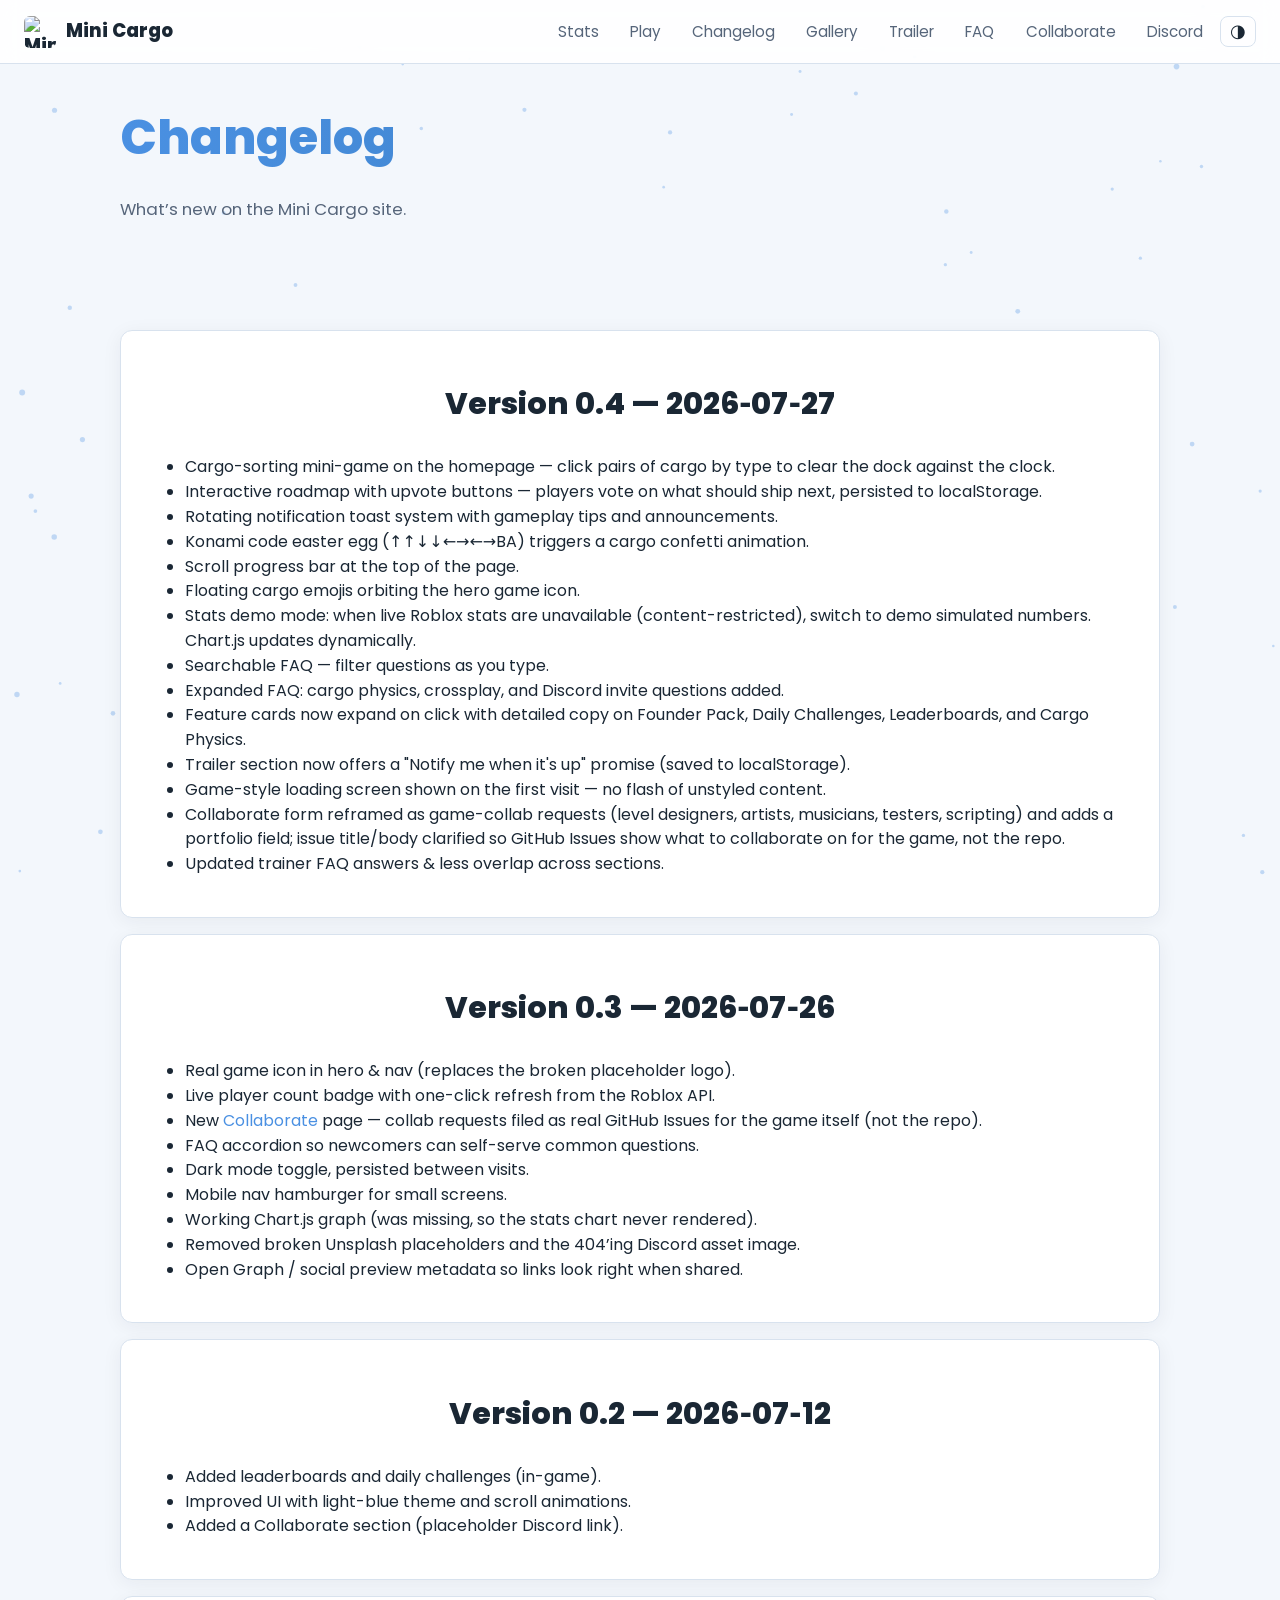
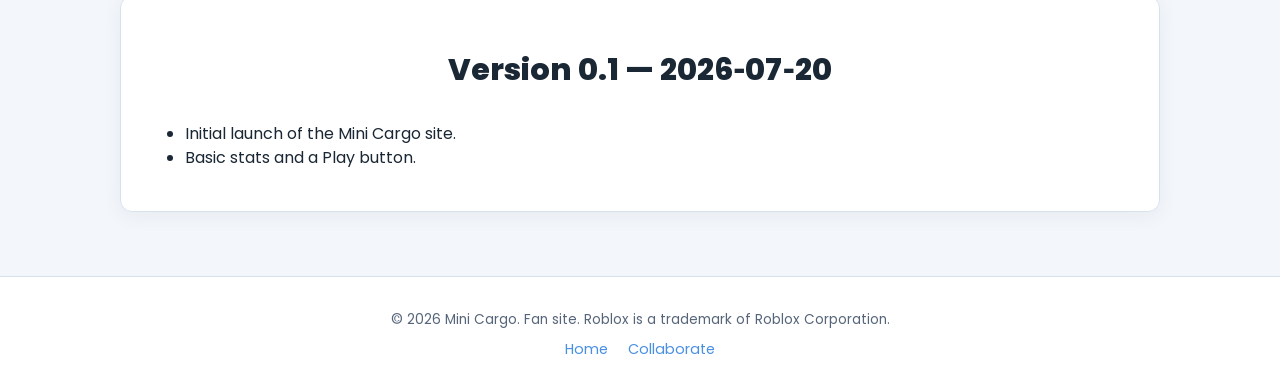
==== commit 3c46b101: "v0.4: interactivity overhaul - Cargo-sorting mini-game on homepage - Interactive roadmap with localS" ====
--- a/changelog.html
+++ b/changelog.html
@@ -46,6 +46,26 @@
   <main>
     <section class="content-section changelog">
       <article class="latest-card">
+        <h2>Version 0.4 — 2026&#8209;07&#8209;27</h2>
+        <ul>
+          <li>Cargo-sorting mini-game on the homepage — click pairs of cargo by type to clear the dock against the clock.</li>
+          <li>Interactive roadmap with upvote buttons — players vote on what should ship next, persisted to localStorage.</li>
+          <li>Rotating notification toast system with gameplay tips and announcements.</li>
+          <li>Konami code easter egg (&#8593;&#8593;&#8595;&#8595;&#8592;&#8594;&#8592;&#8594;BA) triggers a cargo confetti animation.</li>
+          <li>Scroll progress bar at the top of the page.</li>
+          <li>Floating cargo emojis orbiting the hero game icon.</li>
+          <li>Stats demo mode: when live Roblox stats are unavailable (content-restricted), switch to demo simulated numbers. Chart.js updates dynamically.</li>
+          <li>Searchable FAQ — filter questions as you type.</li>
+          <li>Expanded FAQ: cargo physics, crossplay, and Discord invite questions added.</li>
+          <li>Feature cards now expand on click with detailed copy on Founder Pack, Daily Challenges, Leaderboards, and Cargo Physics.</li>
+          <li>Trailer section now offers a "Notify me when it's up" promise (saved to localStorage).</li>
+          <li>Game-style loading screen shown on the first visit — no flash of unstyled content.</li>
+          <li>Collaborate form reframed as game-collab requests (level designers, artists, musicians, testers, scripting) and adds a portfolio field; issue title/body clarified so GitHub Issues show what to collaborate on for the game, not the repo.</li>
+          <li>Updated trainer FAQ answers & less overlap across sections.</li>
+        </ul>
+      </article>
+
+      <article class="latest-card" style="margin-top: 1rem;">
         <h2>Version 0.3 — 2026&#8209;07&#8209;26</h2>
         <ul>
           <li>Real game icon in hero & nav (replaces the broken placeholder logo).</li>
--- a/style.css
+++ b/style.css
@@ -1,8 +1,9 @@
 /* ============================================================
-   Mini Cargo — main stylesheet
-   Complete rewrite: defines :root tokens, theme, layout, nav,
-   hero, sections, forms, FAQ, responsive. Mirrors a real design
-   system instead of the previous partial file.
+   Mini Cargo — main stylesheet v0.4
+   Complete design system: root tokens, light/dark themes,
+   layout, nav, hero, sections, forms, FAQ, responsive,
+   mini-game, roadmap, toast, loading screen, new interactive
+   features, and reduced-motion preferences.
 ============================================================ */
 
 :root {
@@ -57,6 +58,14 @@
   opacity: 0.55;
 }
 
+/* ---------- Scroll progress bar ---------- */
+#scroll-progress {
+  position: fixed; top: 0; left: 0;
+  height: 3px; width: 0%;
+  background: linear-gradient(90deg, var(--accent), #6ad1c8);
+  z-index: 100; transition: width .05s ease;
+}
+
 /* ---------- Navigation ---------- */
 nav {
   position: fixed; top: 0; left: 0; right: 0; height: var(--nav-h);
@@ -131,7 +140,6 @@
   -webkit-background-clip: text; background-clip: text;
   color: transparent; animation: gradientShift 14s ease infinite;
 }
-html:not([data-theme="dark"]) body { /* keep */ }
 @keyframes gradientShift {
   0% { background-position: 0% 50%; }
   50% { background-position: 100% 50%; }
@@ -156,9 +164,12 @@
   padding: 0.4rem 0.9rem; font-size: 0.85rem;
 }
 .link-btn:hover { color: var(--accent); border-color: var(--accent); }
-
-.hero-art { text-align: right; }
-.hero-art img {
+.link-btn:disabled { opacity: 0.6; cursor: default; }
+
+/* ---------- Hero cargo scene with floating elements ---------- */
+.hero-art { text-align: right; position: relative; }
+.cargo-scene { position: relative; display: inline-block; }
+.cargo-scene .game-icon {
   width: 100%; max-width: 360px; height: auto; border-radius: 18px;
   box-shadow: 0 18px 50px rgba(74, 144, 226, 0.25);
   animation: float 6s ease-in-out infinite;
@@ -166,6 +177,20 @@
 @keyframes float {
   0%,100% { transform: translateY(0); }
   50% { transform: translateY(-10px); }
+}
+.floating-cargo {
+  position: absolute; font-size: 2rem; opacity: 0.85;
+  animation: floatCargo 7s ease-in-out infinite;
+}
+.floating-cargo.c1 { top: 5%; right: 85%; animation-delay: 0s; }
+.floating-cargo.c2 { top: 55%; right: 92%; animation-delay: 1.5s; font-size: 1.6rem; }
+.floating-cargo.c3 { bottom: 8%; left: 85%; animation-delay: 3s; font-size: 2.2rem; }
+.floating-cargo.c4 { bottom: 35%; left: 92%; animation-delay: 4.5s; font-size: 1.8rem; }
+@keyframes floatCargo {
+  0%, 100% { transform: translateY(0) rotate(0deg); }
+  25% { transform: translateY(-12px) rotate(8deg); }
+  50% { transform: translateY(0) rotate(-5deg); }
+  75% { transform: translateY(-8px) rotate(4deg); }
 }
 
 /* Live player badge */
@@ -186,6 +211,48 @@
   100% { box-shadow: 0 0 0 0 rgba(34, 197, 94, 0); }
 }
 
+/* ---------- Cargo sorting mini-game ---------- */
+.mini-game-wrapper {
+  margin: 2rem auto 0; padding: 1.5rem;
+  background: var(--surface); border: 1px solid var(--border);
+  border-radius: var(--radius); box-shadow: var(--shadow);
+  max-width: 640px;
+}
+.mini-game-title { text-align: center; margin: 0 0 0.25rem; font-size: 1.15rem; }
+.mini-game-desc { text-align: center; color: var(--text-muted); font-size: 0.85rem; margin: 0 0 1rem; }
+.mini-game-board {
+  display: grid; grid-template-columns: repeat(4, 1fr); gap: 0.75rem;
+  margin-bottom: 1rem;
+}
+.cargo-box {
+  display: flex; align-items: center; justify-content: center;
+  font-size: 2.5rem; height: 70px;
+  background: var(--bg); border: 3px solid var(--border);
+  border-radius: 0.75rem; cursor: pointer; transition: all .2s ease;
+  user-select: none;
+}
+.cargo-box:hover { transform: scale(1.05); border-color: var(--accent); }
+.cargo-box.selected { border-color: var(--accent); background: var(--accent-soft); transform: scale(1.08); }
+.cargo-box.sorted { border-color: #22c55e; background: rgba(34, 197, 94, 0.15); opacity: 0.6; cursor: default; }
+.cargo-box.shake { animation: shake .4s ease; }
+@keyframes shake {
+  0%, 100% { transform: translateX(0); }
+  25% { transform: translateX(-6px); }
+  75% { transform: translateX(6px); }
+}
+.mini-game-hud {
+  display: flex; align-items: center; justify-content: center; gap: 1.25rem;
+  flex-wrap: wrap; font-size: 0.9rem; color: var(--text-muted);
+}
+.mg-stat { font-weight: 600; }
+.mg-stat span { color: var(--accent); font-weight: 800; }
+#mg-restart {
+  background: var(--accent-soft); color: var(--accent-dark); border: none;
+  padding: 0.4rem 1rem; border-radius: 999px; cursor: pointer;
+  font-weight: 600; font-size: 0.85rem; transition: background .2s;
+}
+#mg-restart:hover { background: var(--accent); color: #fff; }
+
 /* ---------- Latest update ---------- */
 .latest-card {
   background: var(--surface); border: 1px solid var(--border);
@@ -197,9 +264,17 @@
 .details li { margin: 0.3rem 0; }
 
 /* ---------- Live Stats ---------- */
+.stats-mode-toggle { display: flex; justify-content: center; gap: 0.5rem; margin-bottom: 1.25rem; }
+.stats-mode-btn {
+  padding: 0.4rem 1.2rem; border: 2px solid var(--border); background: none;
+  color: var(--text-muted); border-radius: 999px; cursor: pointer;
+  font-weight: 600; font-size: 0.9rem; transition: all .2s;
+}
+.stats-mode-btn.active { border-color: var(--accent); background: var(--accent); color: #fff; }
+.stats-mode-btn:hover { border-color: var(--accent); }
 .stats-grid {
   display: flex; flex-wrap: wrap; gap: 2rem;
-  justify-content: center; margin-bottom: 1.75rem;
+  justify-content: center; margin-bottom: 0.75rem;
 }
 .stat-item { text-align: center; min-width: 120px; }
 .stat-number {
@@ -207,6 +282,8 @@
   color: var(--accent); line-height: 1.1;
 }
 .stat-label { font-size: 0.88rem; color: var(--text-muted); }
+.stats-note { text-align: center; margin-bottom: 1.25rem; }
+.stats-note button { margin-left: 0.5rem; }
 .chart-card {
   background: var(--surface); border: 1px solid var(--border);
   border-radius: var(--radius); padding: 1rem; box-shadow: var(--shadow);
@@ -222,11 +299,46 @@
   background: var(--surface); border: 1px solid var(--border);
   border-radius: var(--radius); padding: 1.25rem; box-shadow: var(--shadow);
   text-align: center; transition: transform .15s ease, box-shadow .2s ease;
+  cursor: pointer;
 }
 .feature:hover { transform: translateY(-4px); box-shadow: 0 12px 30px var(--accent-soft); }
 .feature-emoji { font-size: 2.2rem; display: block; margin-bottom: 0.5rem; }
 .feature h3 { margin: 0 0 0.4rem; font-size: 1.05rem; }
-.feature p { margin: 0; color: var(--text-muted); font-size: 0.88rem; }
+.feature p { margin: 0 0 0.5rem; color: var(--text-muted); font-size: 0.88rem; }
+.feature-hint { font-size: 0.78rem; color: var(--accent); font-weight: 600; }
+.feature-details {
+  max-height: 0; overflow: hidden; transition: max-height .3s ease, margin .3s ease;
+  color: var(--text-muted); font-size: 0.82rem; text-align: left;
+}
+.feature.expanded .feature-details { max-height: 120px; margin-top: 0.5rem; }
+.feature.expanded .feature-hint::after { content: ' ↑'; }
+
+/* ---------- Roadmap ---------- */
+.roadmap-list { max-width: 720px; margin: 0 auto; }
+.roadmap-item {
+  display: flex; align-items: center; gap: 1rem;
+  background: var(--surface); border: 1px solid var(--border);
+  border-radius: var(--radius); padding: 1rem 1.25rem; margin: 0.5rem 0;
+  box-shadow: var(--shadow); transition: transform .15s ease, box-shadow .2s ease;
+}
+.roadmap-item:hover { transform: translateX(4px); box-shadow: 0 8px 20px var(--accent-soft); }
+.rm-emoji { font-size: 1.8rem; flex-shrink: 0; }
+.rm-info { flex-grow: 1; min-width: 0; }
+.rm-info h3 { margin: 0 0 0.25rem; font-size: 1rem; }
+.rm-phase {
+  display: inline-block; padding: 0.15rem 0.6rem; border-radius: 999px;
+  font-size: 0.75rem; font-weight: 600;
+}
+.rm-vote-btn {
+  display: flex; align-items: center; gap: 0.4rem;
+  background: none; border: 2px solid var(--border);
+  padding: 0.35rem 0.75rem; border-radius: 999px; cursor: pointer;
+  font-size: 0.95rem; transition: all .2s ease; flex-shrink: 0;
+}
+.rm-vote-btn:hover { border-color: var(--accent); transform: scale(1.05); }
+.rm-vote-btn.voted { border-color: #ec4899; background: rgba(236, 72, 153, 0.1); }
+.rm-heart { font-size: 1.1rem; }
+.rm-vote-count { font-weight: 700; color: var(--text); }
 
 /* ---------- Gallery ---------- */
 .swiper-slide img {
@@ -241,6 +353,13 @@
 
 /* ---------- FAQ ---------- */
 .faq { max-width: 720px; margin: 0 auto; }
+.faq-search-wrapper { max-width: 720px; margin: 0 auto 1.25rem; }
+#faq-search {
+  width: 100%; padding: 0.65rem 1rem; border: 1px solid var(--border);
+  border-radius: 999px; background: var(--surface); color: var(--text);
+  font-family: inherit; font-size: 0.95rem;
+}
+#faq-search:focus { outline: 2px solid var(--accent); border-color: var(--accent); }
 .faq-item { border: 1px solid var(--border); border-radius: var(--radius); margin: 0.5rem 0; background: var(--surface); overflow: hidden; }
 .faq-q {
   width: 100%; text-align: left; background: none; border: none; cursor: pointer;
@@ -266,6 +385,23 @@
 .discord-section { text-align: center; }
 .discord-button.standalone { margin-top: 1rem; }
 .discord-logo { font-size: 1.1rem; }
+
+/* ---------- Toast notification ---------- */
+.toast {
+  position: fixed; bottom: 5rem; left: 50%; transform: translateX(-50%) translateY(20px);
+  background: var(--surface); border: 1px solid var(--border);
+  border-radius: 0.75rem; padding: 0.75rem 1.25rem; box-shadow: 0 8px 30px var(--shadow);
+  display: flex; align-items: center; gap: 1rem;
+  z-index: 100; opacity: 0; transition: all .3s ease; pointer-events: none;
+  max-width: 90vw; font-size: 0.9rem; text-align: left;
+}
+.toast.show { opacity: 1; transform: translateX(-50%) translateY(0); pointer-events: auto; }
+.toast #toast-msg { flex-grow: 1; }
+.toast #toast-close {
+  background: none; border: none; font-size: 1.5rem; cursor: pointer;
+  color: var(--text-muted); opacity: 0.6;
+}
+.toast #toast-close:hover { opacity: 1; }
 
 /* ---------- Footer ---------- */
 footer {
@@ -284,6 +420,12 @@
 #back-to-top.show { opacity: 1; transform: translateY(0); pointer-events: auto; }
 
 /* ---------- Collaborate form ---------- */
+.collab-notice {
+  max-width: 640px; margin: 0 auto 1rem; padding: 1rem 1.25rem;
+  background: var(--accent-soft); border: 1px solid var(--accent);
+  border-radius: var(--radius); text-align: center;
+}
+.collab-notice p { margin: 0; font-size: 0.92rem; }
 .collab-card {
   background: var(--surface); border: 1px solid var(--border);
   border-radius: var(--radius); padding: 1.75rem; box-shadow: var(--shadow);
@@ -317,8 +459,10 @@
 @media (max-width: 860px) {
   .hero-grid { grid-template-columns: 1fr; gap: 1.25rem; }
   .hero-art { text-align: center; order: -1; }
-  .hero-art img { max-width: 240px; }
+  .hero-art .game-icon { max-width: 240px; }
   .features-grid { grid-template-columns: repeat(2, 1fr); }
+  .mini-game-board { grid-template-columns: repeat(4, 1fr); gap: 0.5rem; }
+  .cargo-box { height: 60px; font-size: 2rem; }
 }
 @media (max-width: 680px) {
   #nav-toggle { display: block; }
@@ -331,12 +475,17 @@
   .nav-links.open { transform: translateX(0); }
   .form-grid { grid-template-columns: 1fr; }
   .features-grid { grid-template-columns: 1fr; }
+  .mini-game-board { grid-template-columns: repeat(4, 1fr); }
+  .cargo-box { height: 50px; font-size: 1.6rem; }
+  .roadmap-item { flex-wrap: wrap; }
+  .rm-vote-btn { order: 3; width: 100%; justify-content: center; }
 }
 
 /* ---------- A11y ---------- */
 @media (prefers-reduced-motion: reduce) {
   *, *::before, *::after { animation-duration: 0.001ms !important; transition-duration: 0.001ms !important; }
   .hero h1 { animation: none; }
+  .floating-cargo { animation: none; }
 }
 .hidden { display: none !important; }
 :focus-visible { outline: 2px solid var(--accent); outline-offset: 2px; }
